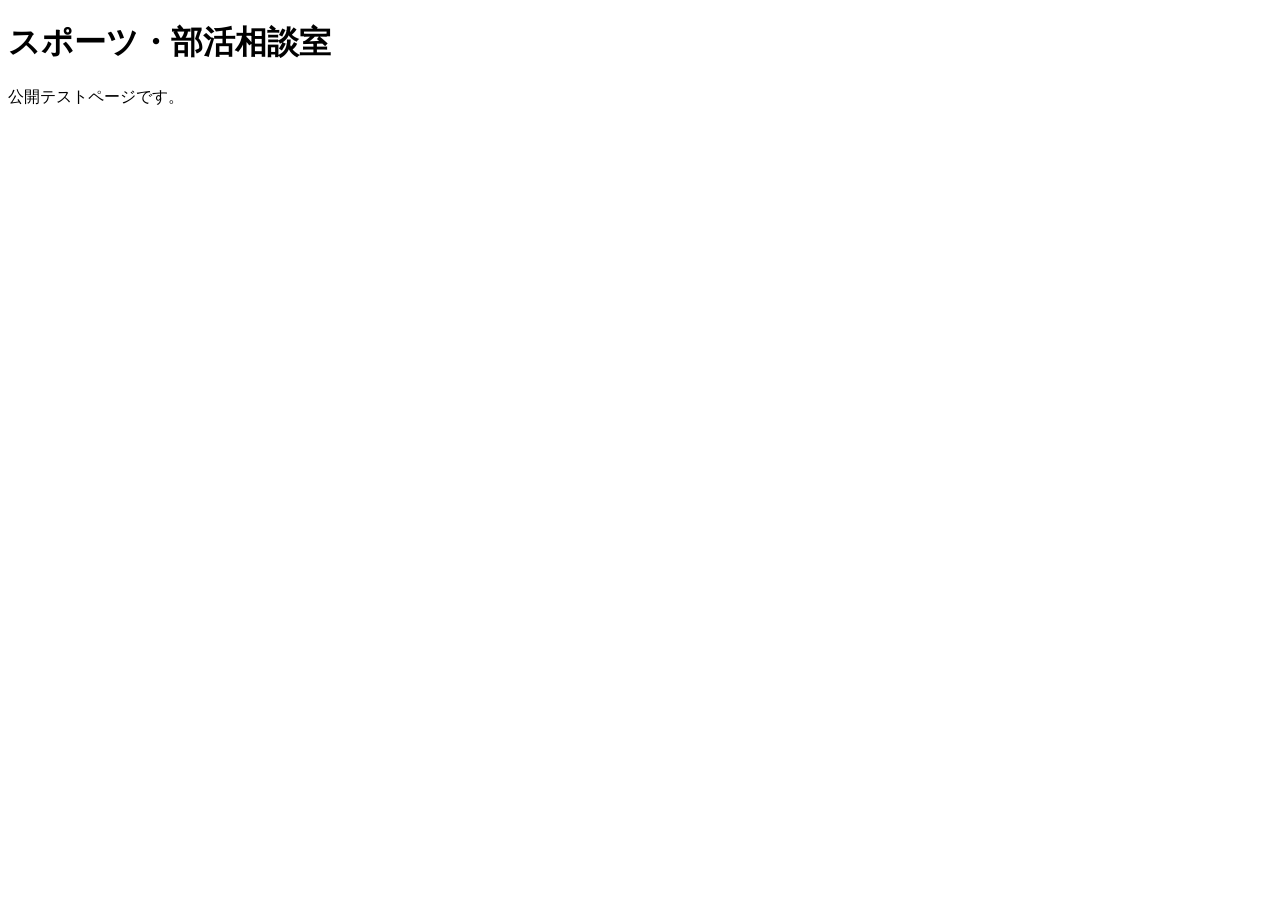
==== index.html @ 9f0fd3bd "Create index.html" ====
<!doctype html>
<html lang="ja">
<head>
  <meta charset="UTF-8" />
  <meta name="viewport" content="width=device-width,initial-scale=1" />
  <title>スポーツ・部活相談室</title>
  <link rel="stylesheet" href="styles.css" />
</head>
<body>
  <h1>スポーツ・部活相談室</h1>
  <p>公開テストページです。</p>
</body>
</html>
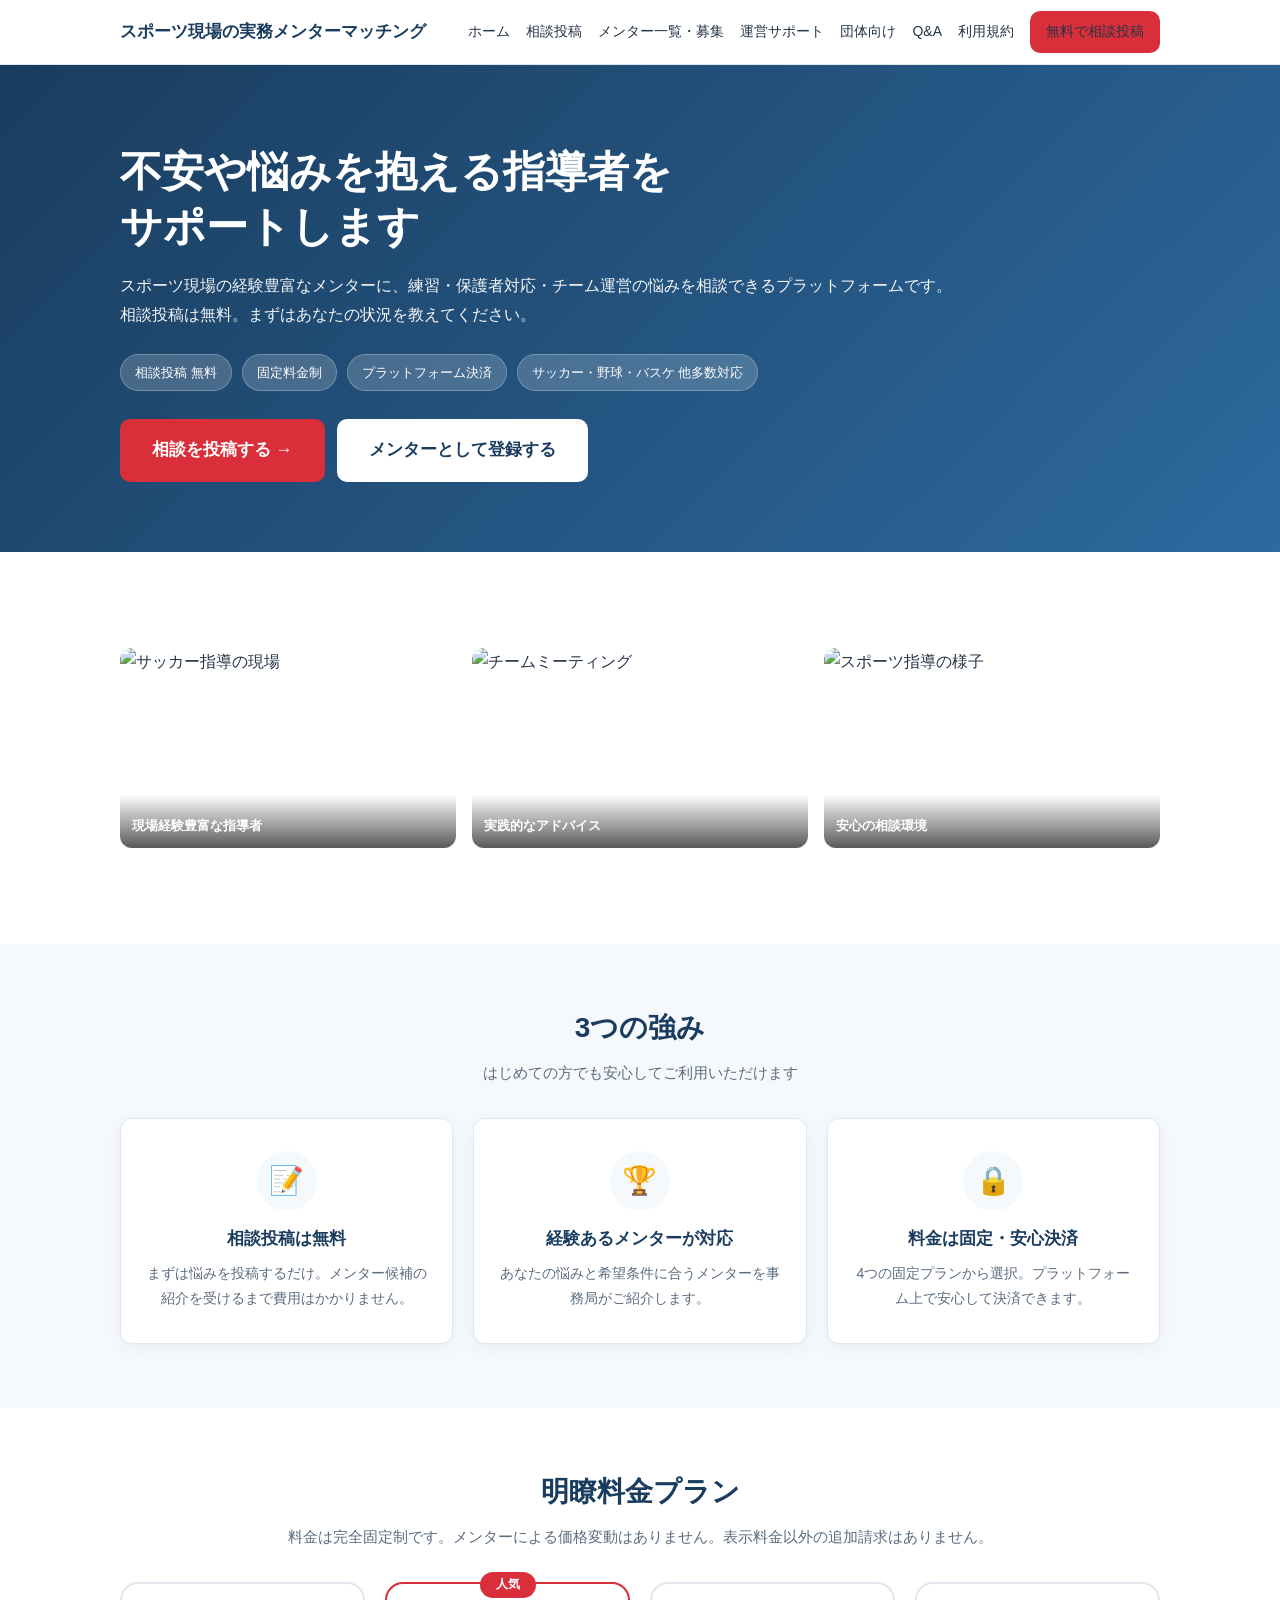
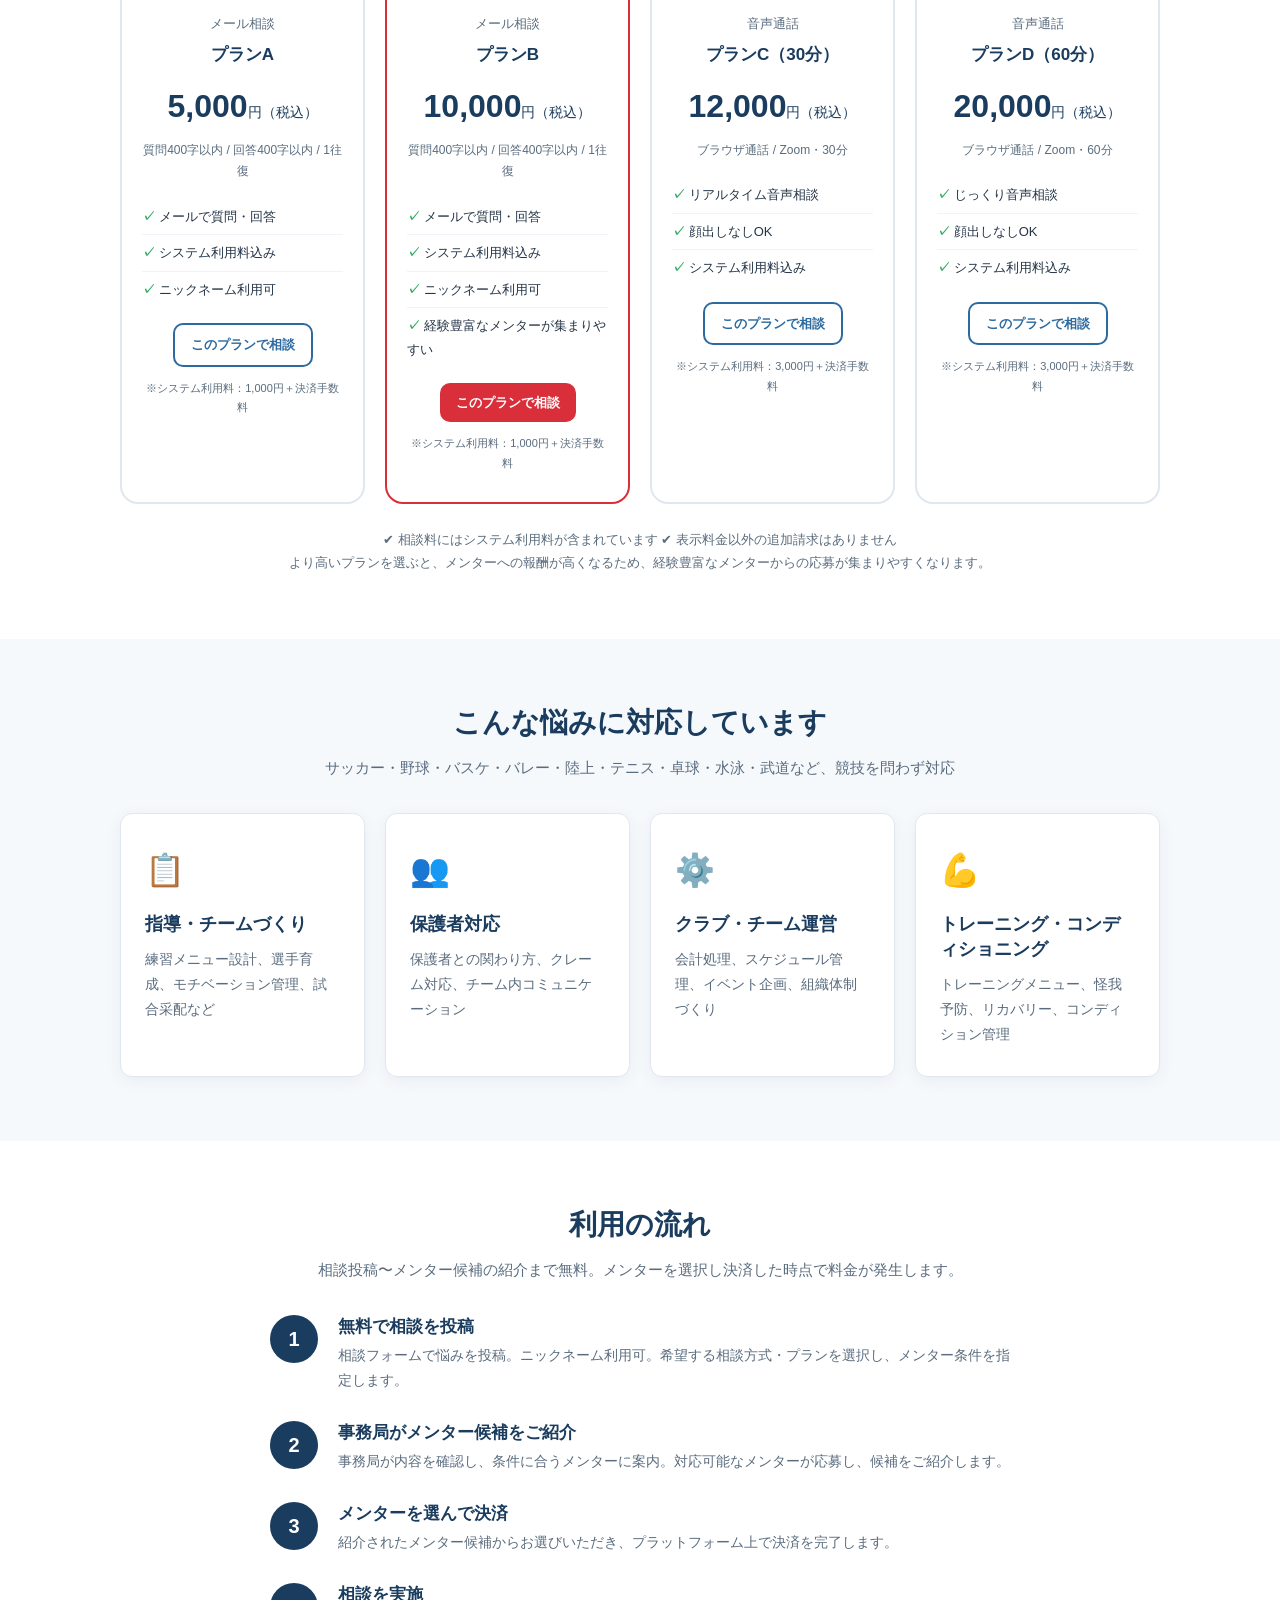
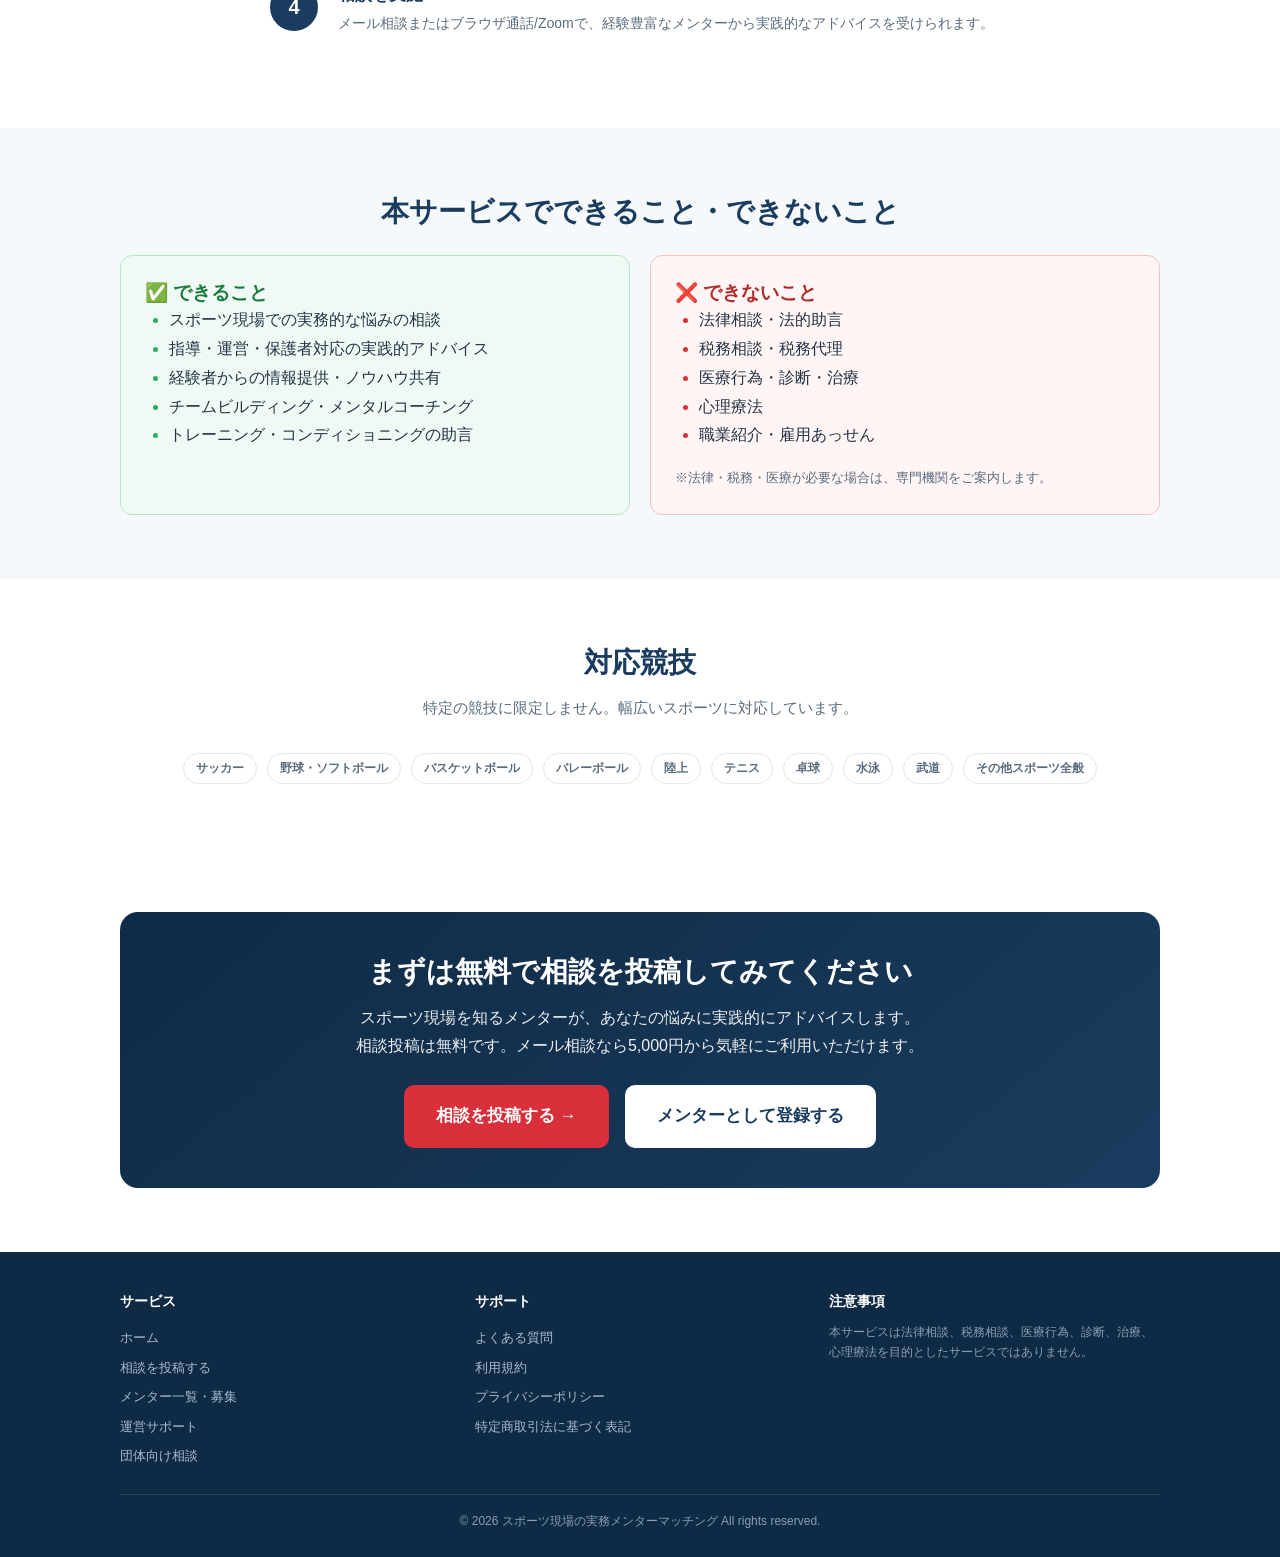
==== commit 446129ab: "feat: 全面ビジネスモデルアップデート - 固定料金制・マッチング条件カテゴリ・全ページ刷新 主な変更点: - 料金体系を完全固定制に変更（4プラン: メール5,000円/10,000円、音声通話" ====
--- a/index.html
+++ b/index.html
@@ -1,13 +1,332 @@
-<!doctype html>
+<!DOCTYPE html>
 <html lang="ja">
 <head>
-  <meta charset="UTF-8" />
-  <meta name="viewport" content="width=device-width,initial-scale=1" />
-  <title>スポーツ・部活相談室</title>
-  <link rel="stylesheet" href="styles.css" />
+  <meta charset="UTF-8">
+  <meta name="viewport" content="width=device-width, initial-scale=1">
+  <title>スポーツ現場の実務メンターマッチング｜指導者のための相談プラットフォーム</title>
+  <meta name="description" content="スポーツ現場の経験豊富なメンターに、練習・保護者対応・チーム運営の悩みを相談できるマッチングプラットフォーム。相談投稿は無料。メール相談5,000円〜、音声通話12,000円〜の固定料金制。">
+  <meta property="og:title" content="スポーツ現場の実務メンターマッチング｜指導者のための相談プラットフォーム">
+  <meta property="og:description" content="不安や悩みを抱える指導者をサポートします。経験豊富なメンターに、練習・保護者対応・チーム運営の悩みを相談できます。">
+  <meta property="og:type" content="website">
+  <meta property="og:url" content="https://mkzugfel.gensparkspace.com/">
+  <meta property="og:locale" content="ja_JP">
+  <link rel="canonical" href="https://mkzugfel.gensparkspace.com/">
+  <link rel="stylesheet" href="css/style.css">
 </head>
 <body>
-  <h1>スポーツ・部活相談室</h1>
-  <p>公開テストページです。</p>
+
+  <!-- ========== Header ========== -->
+  <header>
+    <div class="container nav">
+      <a href="index.html" class="brand">スポーツ現場の実務メンターマッチング</a>
+      <nav class="nav-links">
+        <a href="index.html">ホーム</a>
+        <a href="consult.html">相談投稿</a>
+        <a href="experts.html">メンター一覧・募集</a>
+        <a href="mentoring.html">運営サポート</a>
+        <a href="instructor.html">団体向け</a>
+        <a href="qa.html">Q&amp;A</a>
+        <a href="legal.html">利用規約</a>
+        <a class="btn btn-primary btn-sm" href="consult.html">無料で相談投稿</a>
+      </nav>
+    </div>
+  </header>
+
+  <!-- ========== Hero ========== -->
+  <section class="hero">
+    <div class="container">
+      <h1>不安や悩みを抱える指導者を<br>サポートします</h1>
+      <p>スポーツ現場の経験豊富なメンターに、練習・保護者対応・チーム運営の悩みを相談できるプラットフォームです。<br>相談投稿は無料。まずはあなたの状況を教えてください。</p>
+      <div class="hero-badges">
+        <span class="hero-badge">相談投稿 無料</span>
+        <span class="hero-badge">固定料金制</span>
+        <span class="hero-badge">プラットフォーム決済</span>
+        <span class="hero-badge">サッカー・野球・バスケ 他多数対応</span>
+      </div>
+      <div class="hero-buttons">
+        <a class="btn btn-primary btn-lg" href="consult.html">相談を投稿する →</a>
+        <a class="btn btn-white btn-lg" href="experts.html">メンターとして登録する</a>
+      </div>
+    </div>
+  </section>
+
+  <!-- ========== Photo Row ========== -->
+  <section class="section">
+    <div class="container">
+      <div class="photo-row">
+        <div class="photo-item">
+          <!-- TODO_IMAGE_URL_1: スポーツ指導の現場写真（サッカーなど） -->
+          <img src="https://images.unsplash.com/photo-1431324155629-1a6deb1dec8d?w=600&h=400&fit=crop" alt="サッカー指導の現場">
+          <div class="photo-caption">現場経験豊富な指導者</div>
+        </div>
+        <div class="photo-item">
+          <!-- TODO_IMAGE_URL_2: チームミーティング・バスケなど -->
+          <img src="https://images.unsplash.com/photo-1526232761682-d26e03ac148e?w=600&h=400&fit=crop" alt="チームミーティング">
+          <div class="photo-caption">実践的なアドバイス</div>
+        </div>
+        <div class="photo-item">
+          <!-- TODO_IMAGE_URL_3: 個別相談・コーチング風景 -->
+          <img src="https://images.unsplash.com/photo-1517649763962-0c623066013b?w=600&h=400&fit=crop" alt="スポーツ指導の様子">
+          <div class="photo-caption">安心の相談環境</div>
+        </div>
+      </div>
+    </div>
+  </section>
+
+  <!-- ========== 3つの強み ========== -->
+  <section class="section section-alt">
+    <div class="container">
+      <h2 class="text-center">3つの強み</h2>
+      <p class="section-lead text-center">はじめての方でも安心してご利用いただけます</p>
+      <div class="grid grid-3">
+        <div class="feature-card">
+          <div class="feature-icon">📝</div>
+          <h3>相談投稿は無料</h3>
+          <p>まずは悩みを投稿するだけ。メンター候補の紹介を受けるまで費用はかかりません。</p>
+        </div>
+        <div class="feature-card">
+          <div class="feature-icon">🏆</div>
+          <h3>経験あるメンターが対応</h3>
+          <p>あなたの悩みと希望条件に合うメンターを事務局がご紹介します。</p>
+        </div>
+        <div class="feature-card">
+          <div class="feature-icon">🔒</div>
+          <h3>料金は固定・安心決済</h3>
+          <p>4つの固定プランから選択。プラットフォーム上で安心して決済できます。</p>
+        </div>
+      </div>
+    </div>
+  </section>
+
+  <!-- ========== 料金プラン ========== -->
+  <section class="section">
+    <div class="container">
+      <h2 class="text-center">明瞭料金プラン</h2>
+      <p class="section-lead text-center">料金は完全固定制です。メンターによる価格変動はありません。表示料金以外の追加請求はありません。</p>
+      <div class="pricing-grid">
+        <!-- Plan A -->
+        <div class="pricing-card">
+          <div class="plan-type">メール相談</div>
+          <div class="plan-name">プランA</div>
+          <div class="plan-price">5,000<span>円（税込）</span></div>
+          <div class="plan-note">質問400字以内 / 回答400字以内 / 1往復</div>
+          <ul>
+            <li>メールで質問・回答</li>
+            <li>システム利用料込み</li>
+            <li>ニックネーム利用可</li>
+          </ul>
+          <a class="btn btn-outline btn-sm" href="consult.html">このプランで相談</a>
+          <div class="plan-fee">※システム利用料：1,000円＋決済手数料</div>
+        </div>
+        <!-- Plan B -->
+        <div class="pricing-card popular">
+          <div class="plan-type">メール相談</div>
+          <div class="plan-name">プランB</div>
+          <div class="plan-price">10,000<span>円（税込）</span></div>
+          <div class="plan-note">質問400字以内 / 回答400字以内 / 1往復</div>
+          <ul>
+            <li>メールで質問・回答</li>
+            <li>システム利用料込み</li>
+            <li>ニックネーム利用可</li>
+            <li>経験豊富なメンターが集まりやすい</li>
+          </ul>
+          <a class="btn btn-primary btn-sm" href="consult.html">このプランで相談</a>
+          <div class="plan-fee">※システム利用料：1,000円＋決済手数料</div>
+        </div>
+        <!-- Plan C -->
+        <div class="pricing-card">
+          <div class="plan-type">音声通話</div>
+          <div class="plan-name">プランC（30分）</div>
+          <div class="plan-price">12,000<span>円（税込）</span></div>
+          <div class="plan-note">ブラウザ通話 / Zoom・30分</div>
+          <ul>
+            <li>リアルタイム音声相談</li>
+            <li>顔出しなしOK</li>
+            <li>システム利用料込み</li>
+          </ul>
+          <a class="btn btn-outline btn-sm" href="consult.html">このプランで相談</a>
+          <div class="plan-fee">※システム利用料：3,000円＋決済手数料</div>
+        </div>
+        <!-- Plan D -->
+        <div class="pricing-card">
+          <div class="plan-type">音声通話</div>
+          <div class="plan-name">プランD（60分）</div>
+          <div class="plan-price">20,000<span>円（税込）</span></div>
+          <div class="plan-note">ブラウザ通話 / Zoom・60分</div>
+          <ul>
+            <li>じっくり音声相談</li>
+            <li>顔出しなしOK</li>
+            <li>システム利用料込み</li>
+          </ul>
+          <a class="btn btn-outline btn-sm" href="consult.html">このプランで相談</a>
+          <div class="plan-fee">※システム利用料：3,000円＋決済手数料</div>
+        </div>
+      </div>
+      <p class="text-center text-small text-light mt-3">✔ 相談料にはシステム利用料が含まれています ✔ 表示料金以外の追加請求はありません<br>より高いプランを選ぶと、メンターへの報酬が高くなるため、経験豊富なメンターからの応募が集まりやすくなります。</p>
+    </div>
+  </section>
+
+  <!-- ========== こんな悩みに対応 ========== -->
+  <section class="section section-alt">
+    <div class="container">
+      <h2 class="text-center">こんな悩みに対応しています</h2>
+      <p class="section-lead text-center">サッカー・野球・バスケ・バレー・陸上・テニス・卓球・水泳・武道など、競技を問わず対応</p>
+      <div class="grid grid-4">
+        <div class="card">
+          <span class="card-icon">📋</span>
+          <h3>指導・チームづくり</h3>
+          <p>練習メニュー設計、選手育成、モチベーション管理、試合采配など</p>
+        </div>
+        <div class="card">
+          <span class="card-icon">👥</span>
+          <h3>保護者対応</h3>
+          <p>保護者との関わり方、クレーム対応、チーム内コミュニケーション</p>
+        </div>
+        <div class="card">
+          <span class="card-icon">⚙️</span>
+          <h3>クラブ・チーム運営</h3>
+          <p>会計処理、スケジュール管理、イベント企画、組織体制づくり</p>
+        </div>
+        <div class="card">
+          <span class="card-icon">💪</span>
+          <h3>トレーニング・コンディショニング</h3>
+          <p>トレーニングメニュー、怪我予防、リカバリー、コンディション管理</p>
+        </div>
+      </div>
+    </div>
+  </section>
+
+  <!-- ========== 利用の流れ ========== -->
+  <section class="section">
+    <div class="container">
+      <h2 class="text-center">利用の流れ</h2>
+      <p class="section-lead text-center">相談投稿〜メンター候補の紹介まで無料。メンターを選択し決済した時点で料金が発生します。</p>
+      <div class="container-narrow" style="margin:0 auto;">
+        <div class="steps">
+          <div class="step-item">
+            <div class="step-number">1</div>
+            <div class="step-content">
+              <h3>無料で相談を投稿</h3>
+              <p>相談フォームで悩みを投稿。ニックネーム利用可。希望する相談方式・プランを選択し、メンター条件を指定します。</p>
+            </div>
+          </div>
+          <div class="step-item">
+            <div class="step-number">2</div>
+            <div class="step-content">
+              <h3>事務局がメンター候補をご紹介</h3>
+              <p>事務局が内容を確認し、条件に合うメンターに案内。対応可能なメンターが応募し、候補をご紹介します。</p>
+            </div>
+          </div>
+          <div class="step-item">
+            <div class="step-number">3</div>
+            <div class="step-content">
+              <h3>メンターを選んで決済</h3>
+              <p>紹介されたメンター候補からお選びいただき、プラットフォーム上で決済を完了します。</p>
+            </div>
+          </div>
+          <div class="step-item">
+            <div class="step-number">4</div>
+            <div class="step-content">
+              <h3>相談を実施</h3>
+              <p>メール相談またはブラウザ通話/Zoomで、経験豊富なメンターから実践的なアドバイスを受けられます。</p>
+            </div>
+          </div>
+        </div>
+      </div>
+    </div>
+  </section>
+
+  <!-- ========== できること・できないこと ========== -->
+  <section class="section section-alt">
+    <div class="container">
+      <h2 class="text-center">本サービスでできること・できないこと</h2>
+      <div class="can-cannot mt-3">
+        <div class="can-box">
+          <h3>✅ できること</h3>
+          <ul>
+            <li>スポーツ現場での実務的な悩みの相談</li>
+            <li>指導・運営・保護者対応の実践的アドバイス</li>
+            <li>経験者からの情報提供・ノウハウ共有</li>
+            <li>チームビルディング・メンタルコーチング</li>
+            <li>トレーニング・コンディショニングの助言</li>
+          </ul>
+        </div>
+        <div class="cannot-box">
+          <h3>❌ できないこと</h3>
+          <ul>
+            <li>法律相談・法的助言</li>
+            <li>税務相談・税務代理</li>
+            <li>医療行為・診断・治療</li>
+            <li>心理療法</li>
+            <li>職業紹介・雇用あっせん</li>
+          </ul>
+          <p class="text-small text-light mt-2">※法律・税務・医療が必要な場合は、専門機関をご案内します。</p>
+        </div>
+      </div>
+    </div>
+  </section>
+
+  <!-- ========== 対応競技 ========== -->
+  <section class="section">
+    <div class="container text-center">
+      <h2>対応競技</h2>
+      <p class="section-lead">特定の競技に限定しません。幅広いスポーツに対応しています。</p>
+      <div class="mt-3" style="display:flex;flex-wrap:wrap;justify-content:center;gap:10px;">
+        <span class="badge badge-outline">サッカー</span>
+        <span class="badge badge-outline">野球・ソフトボール</span>
+        <span class="badge badge-outline">バスケットボール</span>
+        <span class="badge badge-outline">バレーボール</span>
+        <span class="badge badge-outline">陸上</span>
+        <span class="badge badge-outline">テニス</span>
+        <span class="badge badge-outline">卓球</span>
+        <span class="badge badge-outline">水泳</span>
+        <span class="badge badge-outline">武道</span>
+        <span class="badge badge-outline">その他スポーツ全般</span>
+      </div>
+    </div>
+  </section>
+
+  <!-- ========== CTA ========== -->
+  <section class="section">
+    <div class="container">
+      <div class="cta-box">
+        <h2>まずは無料で相談を投稿してみてください</h2>
+        <p>スポーツ現場を知るメンターが、あなたの悩みに実践的にアドバイスします。<br>相談投稿は無料です。メール相談なら5,000円から気軽にご利用いただけます。</p>
+        <a class="btn btn-primary btn-lg" href="consult.html">相談を投稿する →</a>
+        <a class="btn btn-white btn-lg" href="experts.html">メンターとして登録する</a>
+      </div>
+    </div>
+  </section>
+
+  <!-- ========== Footer ========== -->
+  <footer>
+    <div class="container">
+      <div class="footer-grid">
+        <div class="footer-col">
+          <h4>サービス</h4>
+          <a href="index.html">ホーム</a>
+          <a href="consult.html">相談を投稿する</a>
+          <a href="experts.html">メンター一覧・募集</a>
+          <a href="mentoring.html">運営サポート</a>
+          <a href="instructor.html">団体向け相談</a>
+        </div>
+        <div class="footer-col">
+          <h4>サポート</h4>
+          <a href="qa.html">よくある質問</a>
+          <a href="legal.html">利用規約</a>
+          <a href="legal.html#privacy">プライバシーポリシー</a>
+          <a href="legal.html#tokusho">特定商取引法に基づく表記</a>
+        </div>
+        <div class="footer-col">
+          <h4>注意事項</h4>
+          <p style="font-size:12px;color:#8a9fb5;line-height:1.6;">本サービスは法律相談、税務相談、医療行為、診断、治療、心理療法を目的としたサービスではありません。</p>
+        </div>
+      </div>
+      <div class="footer-bottom">
+        <p>&copy; 2026 スポーツ現場の実務メンターマッチング All rights reserved.</p>
+      </div>
+    </div>
+  </footer>
+
 </body>
 </html>
--- a/css/style.css
+++ b/css/style.css
@@ -0,0 +1,846 @@
+/* ============================================
+   スポーツ現場の実務メンターマッチング
+   css/style.css
+   白ベース・ネイビー基調・赤差し色
+   ============================================ */
+
+/* --- CSS Variables --- */
+:root {
+  --primary: #1a3c5e;
+  --primary-light: #2d6a9f;
+  --primary-dark: #0f2a45;
+  --accent: #d92f3a;
+  --accent-light: #e8545d;
+  --bg: #f6f9fc;
+  --bg-alt: #eef3f8;
+  --text: #243447;
+  --text-light: #5a6c7e;
+  --white: #ffffff;
+  --border: #e0e7ef;
+  --shadow: rgba(22, 40, 65, 0.06);
+  --radius: 12px;
+  --radius-lg: 18px;
+  --transition: 0.25s ease;
+}
+
+/* --- Reset & Base --- */
+*, *::before, *::after { box-sizing: border-box; margin: 0; padding: 0; }
+
+html { scroll-behavior: smooth; }
+
+body {
+  font-family: "Segoe UI", "Hiragino Kaku Gothic ProN", "Yu Gothic", "Meiryo", sans-serif;
+  color: var(--text);
+  background: var(--white);
+  line-height: 1.8;
+  font-size: 16px;
+  -webkit-font-smoothing: antialiased;
+}
+
+a { color: var(--primary-light); text-decoration: none; transition: color var(--transition); }
+a:hover { color: var(--accent); }
+
+img { max-width: 100%; height: auto; display: block; }
+
+h1, h2, h3, h4, h5, h6 { line-height: 1.4; color: var(--primary); }
+
+ul, ol { padding-left: 1.5em; }
+
+/* --- Container --- */
+.container { max-width: 1080px; margin: 0 auto; padding: 0 20px; }
+.container-narrow { max-width: 780px; margin: 0 auto; padding: 0 20px; }
+
+/* --- Header --- */
+header {
+  position: sticky;
+  top: 0;
+  z-index: 100;
+  background: rgba(255, 255, 255, 0.97);
+  border-bottom: 1px solid var(--border);
+  backdrop-filter: blur(8px);
+}
+
+.nav {
+  min-height: 64px;
+  display: flex;
+  align-items: center;
+  justify-content: space-between;
+  gap: 12px;
+}
+
+.brand {
+  font-weight: 800;
+  color: var(--primary);
+  font-size: 17px;
+  white-space: nowrap;
+  text-decoration: none;
+}
+.brand:hover { color: var(--primary); }
+
+.nav-links {
+  display: flex;
+  flex-wrap: wrap;
+  align-items: center;
+  gap: 16px;
+}
+
+.nav-links a {
+  text-decoration: none;
+  color: var(--text);
+  font-size: 14px;
+  font-weight: 500;
+  transition: color var(--transition);
+}
+.nav-links a:hover { color: var(--primary-light); }
+
+/* --- Buttons --- */
+.btn {
+  display: inline-block;
+  padding: 12px 24px;
+  border-radius: 10px;
+  text-decoration: none;
+  font-weight: 700;
+  font-size: 15px;
+  text-align: center;
+  transition: all var(--transition);
+  cursor: pointer;
+  border: none;
+}
+
+.btn-primary {
+  background: var(--accent);
+  color: var(--white);
+}
+.btn-primary:hover {
+  background: var(--accent-light);
+  color: var(--white);
+  transform: translateY(-1px);
+  box-shadow: 0 4px 12px rgba(217, 47, 58, 0.3);
+}
+
+.btn-outline {
+  border: 2px solid var(--primary-light);
+  color: var(--primary-light);
+  background: transparent;
+}
+.btn-outline:hover {
+  background: var(--primary-light);
+  color: var(--white);
+}
+
+.btn-white {
+  background: var(--white);
+  color: var(--primary);
+}
+.btn-white:hover {
+  background: var(--bg);
+  color: var(--primary);
+}
+
+.btn-sm { padding: 8px 16px; font-size: 13px; }
+.btn-lg { padding: 16px 32px; font-size: 17px; }
+
+/* --- Hero Section --- */
+.hero {
+  background: linear-gradient(135deg, var(--primary) 0%, var(--primary-light) 100%);
+  color: var(--white);
+  padding: 80px 0 70px;
+}
+
+.hero h1 {
+  color: var(--white);
+  margin: 0 0 18px;
+  font-size: clamp(26px, 4.5vw, 42px);
+  line-height: 1.3;
+}
+
+.hero p {
+  margin: 0 0 24px;
+  font-size: 16px;
+  opacity: 0.95;
+  line-height: 1.8;
+}
+
+.hero-badges {
+  display: flex;
+  gap: 10px;
+  flex-wrap: wrap;
+  margin-bottom: 28px;
+}
+
+.hero-badge {
+  background: rgba(255, 255, 255, 0.18);
+  border: 1px solid rgba(255, 255, 255, 0.25);
+  padding: 6px 14px;
+  border-radius: 999px;
+  font-size: 13px;
+  color: var(--white);
+}
+
+.hero-buttons { display: flex; gap: 12px; flex-wrap: wrap; }
+
+/* --- Sections --- */
+.section { padding: 64px 0; }
+.section-alt { background: var(--bg); }
+.section-dark {
+  background: linear-gradient(140deg, var(--primary-dark), var(--primary));
+  color: var(--white);
+}
+.section-dark h2,
+.section-dark h3 { color: var(--white); }
+
+.section h2 {
+  margin: 0 0 12px;
+  font-size: 28px;
+  color: var(--primary);
+}
+
+.section-lead {
+  color: var(--text-light);
+  margin: 0 0 32px;
+  font-size: 15px;
+}
+
+/* --- Grid --- */
+.grid { display: grid; gap: 20px; }
+.grid-2 { grid-template-columns: repeat(auto-fit, minmax(300px, 1fr)); }
+.grid-3 { grid-template-columns: repeat(auto-fit, minmax(260px, 1fr)); }
+.grid-4 { grid-template-columns: repeat(auto-fit, minmax(220px, 1fr)); }
+
+/* --- Cards --- */
+.card {
+  background: var(--white);
+  border: 1px solid var(--border);
+  border-radius: var(--radius);
+  padding: 28px 24px;
+  box-shadow: 0 4px 16px var(--shadow);
+  transition: transform var(--transition), box-shadow var(--transition);
+}
+.card:hover {
+  transform: translateY(-2px);
+  box-shadow: 0 8px 24px rgba(22, 40, 65, 0.1);
+}
+
+.card h3 {
+  margin: 0 0 10px;
+  font-size: 18px;
+  color: var(--primary);
+}
+
+.card p { color: var(--text-light); font-size: 14px; margin: 0; }
+
+.card-icon {
+  font-size: 32px;
+  margin-bottom: 12px;
+  display: block;
+}
+
+/* --- Feature Cards (強み) --- */
+.feature-card {
+  background: var(--white);
+  border: 1px solid var(--border);
+  border-radius: var(--radius);
+  padding: 32px 24px;
+  text-align: center;
+  box-shadow: 0 4px 16px var(--shadow);
+}
+.feature-card .feature-icon {
+  width: 60px;
+  height: 60px;
+  background: var(--bg);
+  border-radius: 50%;
+  display: flex;
+  align-items: center;
+  justify-content: center;
+  margin: 0 auto 16px;
+  font-size: 28px;
+}
+.feature-card h3 { font-size: 17px; margin-bottom: 10px; }
+.feature-card p { font-size: 14px; color: var(--text-light); }
+
+/* --- Pricing Cards --- */
+.pricing-grid {
+  display: grid;
+  grid-template-columns: repeat(auto-fit, minmax(230px, 1fr));
+  gap: 20px;
+}
+
+.pricing-card {
+  background: var(--white);
+  border: 2px solid var(--border);
+  border-radius: var(--radius-lg);
+  padding: 28px 20px;
+  text-align: center;
+  position: relative;
+  transition: all var(--transition);
+}
+.pricing-card:hover {
+  border-color: var(--primary-light);
+  box-shadow: 0 8px 24px rgba(22, 40, 65, 0.1);
+}
+
+.pricing-card.popular {
+  border-color: var(--accent);
+}
+.pricing-card.popular::before {
+  content: '人気';
+  position: absolute;
+  top: -12px;
+  left: 50%;
+  transform: translateX(-50%);
+  background: var(--accent);
+  color: var(--white);
+  padding: 2px 16px;
+  border-radius: 999px;
+  font-size: 12px;
+  font-weight: 700;
+}
+
+.pricing-card .plan-type {
+  font-size: 13px;
+  color: var(--text-light);
+  margin-bottom: 4px;
+}
+
+.pricing-card .plan-name {
+  font-size: 17px;
+  font-weight: 700;
+  color: var(--primary);
+  margin-bottom: 8px;
+}
+
+.pricing-card .plan-price {
+  font-size: 32px;
+  font-weight: 800;
+  color: var(--primary);
+  margin-bottom: 4px;
+}
+.pricing-card .plan-price span {
+  font-size: 14px;
+  font-weight: 400;
+}
+
+.pricing-card .plan-note {
+  font-size: 12px;
+  color: var(--text-light);
+  margin-bottom: 16px;
+}
+
+.pricing-card ul {
+  list-style: none;
+  padding: 0;
+  margin: 0 0 16px;
+  text-align: left;
+}
+.pricing-card ul li {
+  padding: 6px 0;
+  font-size: 13px;
+  color: var(--text);
+  border-bottom: 1px solid #f0f3f7;
+}
+.pricing-card ul li::before {
+  content: '✓ ';
+  color: #2eab5e;
+  font-weight: 700;
+}
+.pricing-card ul li:last-child { border-bottom: none; }
+
+.pricing-card .plan-fee {
+  font-size: 11px;
+  color: var(--text-light);
+  margin-top: 12px;
+}
+
+/* --- Steps --- */
+.steps { counter-reset: step; }
+
+.step-item {
+  display: flex;
+  gap: 20px;
+  margin-bottom: 28px;
+  align-items: flex-start;
+}
+
+.step-number {
+  flex-shrink: 0;
+  width: 48px;
+  height: 48px;
+  background: var(--primary);
+  color: var(--white);
+  border-radius: 50%;
+  display: flex;
+  align-items: center;
+  justify-content: center;
+  font-weight: 800;
+  font-size: 20px;
+}
+
+.step-content h3 {
+  font-size: 17px;
+  margin-bottom: 4px;
+}
+.step-content p {
+  font-size: 14px;
+  color: var(--text-light);
+  margin: 0;
+}
+
+/* --- Notice / Alert --- */
+.notice {
+  background: #fff8f0;
+  border: 1px solid #ffd9b3;
+  border-left: 4px solid #e8871e;
+  border-radius: var(--radius);
+  padding: 16px 20px;
+  margin: 20px 0;
+  font-size: 14px;
+}
+
+.notice-danger {
+  background: #fff3f3;
+  border-color: #ffc9c9;
+  border-left-color: var(--accent);
+}
+
+.notice-info {
+  background: #f0f6ff;
+  border-color: #c4d9f7;
+  border-left-color: var(--primary-light);
+}
+
+/* --- Image Gallery / Photo Section --- */
+.photo-row {
+  display: grid;
+  grid-template-columns: repeat(3, 1fr);
+  gap: 16px;
+  margin: 32px 0;
+}
+
+.photo-item {
+  border-radius: var(--radius);
+  overflow: hidden;
+  position: relative;
+}
+
+.photo-item img {
+  width: 100%;
+  height: 200px;
+  object-fit: cover;
+}
+
+.photo-item .photo-caption {
+  position: absolute;
+  bottom: 0;
+  left: 0;
+  right: 0;
+  background: linear-gradient(transparent, rgba(0,0,0,0.65));
+  color: var(--white);
+  padding: 20px 12px 10px;
+  font-size: 13px;
+  font-weight: 600;
+}
+
+/* --- Tables --- */
+.table-wrap { overflow-x: auto; }
+
+table {
+  width: 100%;
+  border-collapse: collapse;
+  font-size: 14px;
+}
+table th, table td {
+  padding: 12px 16px;
+  text-align: left;
+  border-bottom: 1px solid var(--border);
+}
+table th {
+  background: var(--bg);
+  color: var(--primary);
+  font-weight: 700;
+  white-space: nowrap;
+}
+table td { color: var(--text); }
+
+/* --- Forms --- */
+.form-group {
+  margin-bottom: 24px;
+}
+
+.form-group label {
+  display: block;
+  font-weight: 700;
+  margin-bottom: 6px;
+  font-size: 14px;
+  color: var(--primary);
+}
+
+.form-group .form-note {
+  font-size: 12px;
+  color: var(--text-light);
+  margin-top: 4px;
+}
+
+.form-control {
+  width: 100%;
+  padding: 12px 14px;
+  border: 1px solid var(--border);
+  border-radius: 8px;
+  font-size: 15px;
+  font-family: inherit;
+  transition: border-color var(--transition);
+  background: var(--white);
+}
+.form-control:focus {
+  outline: none;
+  border-color: var(--primary-light);
+  box-shadow: 0 0 0 3px rgba(45, 106, 159, 0.15);
+}
+
+textarea.form-control { min-height: 120px; resize: vertical; }
+
+select.form-control {
+  appearance: none;
+  background-image: url("data:image/svg+xml,%3Csvg xmlns='http://www.w3.org/2000/svg' width='12' height='12' viewBox='0 0 12 12'%3E%3Cpath fill='%235a6c7e' d='M6 8L1 3h10z'/%3E%3C/svg%3E");
+  background-repeat: no-repeat;
+  background-position: right 12px center;
+  padding-right: 36px;
+}
+
+/* --- Checkbox Groups --- */
+.checkbox-group {
+  margin-bottom: 20px;
+}
+.checkbox-group h4 {
+  font-size: 15px;
+  color: var(--primary);
+  margin-bottom: 10px;
+  padding-bottom: 6px;
+  border-bottom: 2px solid var(--bg);
+}
+
+.checkbox-grid {
+  display: grid;
+  grid-template-columns: repeat(auto-fill, minmax(280px, 1fr));
+  gap: 8px;
+}
+
+.checkbox-item {
+  display: flex;
+  align-items: center;
+  gap: 8px;
+  padding: 8px 12px;
+  border-radius: 8px;
+  transition: background var(--transition);
+  cursor: pointer;
+}
+.checkbox-item:hover { background: var(--bg); }
+
+.checkbox-item input[type="checkbox"] {
+  width: 18px;
+  height: 18px;
+  accent-color: var(--primary);
+  flex-shrink: 0;
+}
+
+.checkbox-item label {
+  font-size: 14px;
+  color: var(--text);
+  cursor: pointer;
+}
+
+/* --- Radio Group --- */
+.radio-group { margin-bottom: 20px; }
+
+.radio-item {
+  display: flex;
+  align-items: flex-start;
+  gap: 12px;
+  padding: 16px;
+  border: 2px solid var(--border);
+  border-radius: var(--radius);
+  margin-bottom: 10px;
+  cursor: pointer;
+  transition: all var(--transition);
+}
+.radio-item:hover {
+  border-color: var(--primary-light);
+  background: var(--bg);
+}
+.radio-item.selected {
+  border-color: var(--primary);
+  background: #f0f6ff;
+}
+
+.radio-item input[type="radio"] {
+  width: 20px;
+  height: 20px;
+  accent-color: var(--primary);
+  flex-shrink: 0;
+  margin-top: 2px;
+}
+
+.radio-item .radio-label {
+  flex: 1;
+}
+.radio-item .radio-label strong {
+  display: block;
+  font-size: 16px;
+  color: var(--primary);
+  margin-bottom: 2px;
+}
+.radio-item .radio-label span {
+  font-size: 13px;
+  color: var(--text-light);
+}
+
+/* --- FAQ --- */
+.faq-section { margin-bottom: 40px; }
+.faq-section h3 {
+  font-size: 20px;
+  margin-bottom: 20px;
+  padding-bottom: 8px;
+  border-bottom: 3px solid var(--primary);
+}
+
+.faq-item {
+  margin-bottom: 16px;
+  border: 1px solid var(--border);
+  border-radius: var(--radius);
+  overflow: hidden;
+}
+
+.faq-q {
+  padding: 16px 20px;
+  font-weight: 700;
+  font-size: 15px;
+  background: var(--bg);
+  color: var(--primary);
+  cursor: pointer;
+  display: flex;
+  align-items: center;
+  gap: 8px;
+}
+.faq-q::before {
+  content: 'Q.';
+  color: var(--accent);
+  font-weight: 800;
+  font-size: 16px;
+  flex-shrink: 0;
+}
+
+.faq-a {
+  padding: 16px 20px;
+  font-size: 14px;
+  line-height: 1.8;
+  color: var(--text);
+  border-top: 1px solid var(--border);
+}
+
+/* --- Legal --- */
+.legal-nav {
+  display: flex;
+  flex-wrap: wrap;
+  gap: 12px;
+  margin-bottom: 32px;
+  padding: 16px;
+  background: var(--bg);
+  border-radius: var(--radius);
+}
+.legal-nav a {
+  padding: 8px 16px;
+  background: var(--white);
+  border: 1px solid var(--border);
+  border-radius: 8px;
+  font-size: 14px;
+  font-weight: 600;
+  color: var(--primary);
+}
+.legal-nav a:hover {
+  background: var(--primary);
+  color: var(--white);
+  border-color: var(--primary);
+}
+
+.legal-section {
+  margin-bottom: 48px;
+  padding-top: 24px;
+}
+
+.legal-section h2 {
+  font-size: 24px;
+  padding-bottom: 10px;
+  border-bottom: 3px solid var(--primary);
+  margin-bottom: 24px;
+}
+
+.legal-section h3 {
+  font-size: 17px;
+  margin: 24px 0 10px;
+  color: var(--primary);
+}
+
+.legal-section p,
+.legal-section li {
+  font-size: 14px;
+  line-height: 1.9;
+  color: var(--text);
+}
+
+.legal-section ol { padding-left: 1.5em; }
+.legal-section ol li { margin-bottom: 6px; }
+
+/* --- CTA Section --- */
+.cta-box {
+  background: linear-gradient(140deg, var(--primary-dark), var(--primary));
+  color: var(--white);
+  border-radius: var(--radius-lg);
+  padding: 40px;
+  text-align: center;
+}
+.cta-box h2 { color: var(--white); margin-bottom: 12px; }
+.cta-box p { opacity: 0.92; margin-bottom: 24px; }
+.cta-box .btn { margin: 0 6px; }
+
+/* --- Footer --- */
+footer {
+  background: var(--primary-dark);
+  color: #c0d0e0;
+  padding: 40px 0 24px;
+  margin-top: 0;
+}
+
+.footer-grid {
+  display: grid;
+  grid-template-columns: repeat(auto-fit, minmax(200px, 1fr));
+  gap: 24px;
+  margin-bottom: 24px;
+}
+
+.footer-col h4 {
+  color: var(--white);
+  font-size: 14px;
+  margin-bottom: 12px;
+}
+
+.footer-col a {
+  display: block;
+  color: #a8bcd0;
+  font-size: 13px;
+  padding: 3px 0;
+}
+.footer-col a:hover { color: var(--white); }
+
+.footer-bottom {
+  border-top: 1px solid rgba(255, 255, 255, 0.1);
+  padding-top: 16px;
+  text-align: center;
+  font-size: 12px;
+  color: #8a9fb5;
+}
+.footer-bottom a { color: #a8bcd0; }
+
+/* --- Utility --- */
+.text-center { text-align: center; }
+.text-accent { color: var(--accent); }
+.text-primary { color: var(--primary); }
+.text-light { color: var(--text-light); }
+.text-small { font-size: 13px; }
+.text-xs { font-size: 12px; }
+
+.mt-0 { margin-top: 0; }
+.mt-1 { margin-top: 8px; }
+.mt-2 { margin-top: 16px; }
+.mt-3 { margin-top: 24px; }
+.mt-4 { margin-top: 32px; }
+.mb-0 { margin-bottom: 0; }
+.mb-1 { margin-bottom: 8px; }
+.mb-2 { margin-bottom: 16px; }
+.mb-3 { margin-bottom: 24px; }
+.mb-4 { margin-bottom: 32px; }
+
+.badge {
+  display: inline-block;
+  padding: 4px 12px;
+  border-radius: 999px;
+  font-size: 12px;
+  font-weight: 600;
+}
+.badge-accent { background: var(--accent); color: var(--white); }
+.badge-primary { background: var(--primary); color: var(--white); }
+.badge-outline { border: 1px solid var(--border); color: var(--text-light); }
+
+.divider {
+  border: none;
+  border-top: 1px solid var(--border);
+  margin: 32px 0;
+}
+
+/* --- Can/Cannot boxes --- */
+.can-cannot {
+  display: grid;
+  grid-template-columns: repeat(auto-fit, minmax(300px, 1fr));
+  gap: 20px;
+}
+
+.can-box, .cannot-box {
+  border-radius: var(--radius);
+  padding: 24px;
+}
+
+.can-box {
+  background: #f0faf4;
+  border: 1px solid #b5e6c8;
+}
+.can-box h3 { color: #1a7a3d; }
+.can-box li::marker { color: #2eab5e; }
+
+.cannot-box {
+  background: #fff5f5;
+  border: 1px solid #f5c2c2;
+}
+.cannot-box h3 { color: #b02a2a; }
+.cannot-box li::marker { color: var(--accent); }
+
+/* --- Responsive --- */
+@media (max-width: 768px) {
+  .nav { flex-direction: column; gap: 8px; min-height: auto; padding: 12px 0; }
+  .nav-links { gap: 8px; justify-content: center; }
+  .nav-links a { font-size: 12px; }
+
+  .hero { padding: 56px 0 48px; }
+  .hero h1 { font-size: 24px; }
+
+  .section { padding: 40px 0; }
+  .section h2 { font-size: 22px; }
+
+  .pricing-grid { grid-template-columns: 1fr; }
+
+  .grid-2, .grid-3, .grid-4 { grid-template-columns: 1fr; }
+
+  .photo-row { grid-template-columns: 1fr; }
+  .photo-item img { height: 180px; }
+
+  .step-item { gap: 14px; }
+  .step-number { width: 40px; height: 40px; font-size: 16px; }
+
+  .checkbox-grid { grid-template-columns: 1fr; }
+
+  .cta-box { padding: 28px 20px; }
+  .cta-box .btn { display: block; margin: 6px 0; }
+
+  .legal-nav { flex-direction: column; }
+
+  .footer-grid { grid-template-columns: 1fr 1fr; }
+
+  .can-cannot { grid-template-columns: 1fr; }
+
+  table { font-size: 13px; }
+  table th, table td { padding: 8px 10px; }
+}
+
+@media (max-width: 480px) {
+  .container, .container-narrow { padding: 0 14px; }
+  .hero-buttons { flex-direction: column; }
+  .hero-buttons .btn { width: 100%; }
+  .footer-grid { grid-template-columns: 1fr; }
+}
